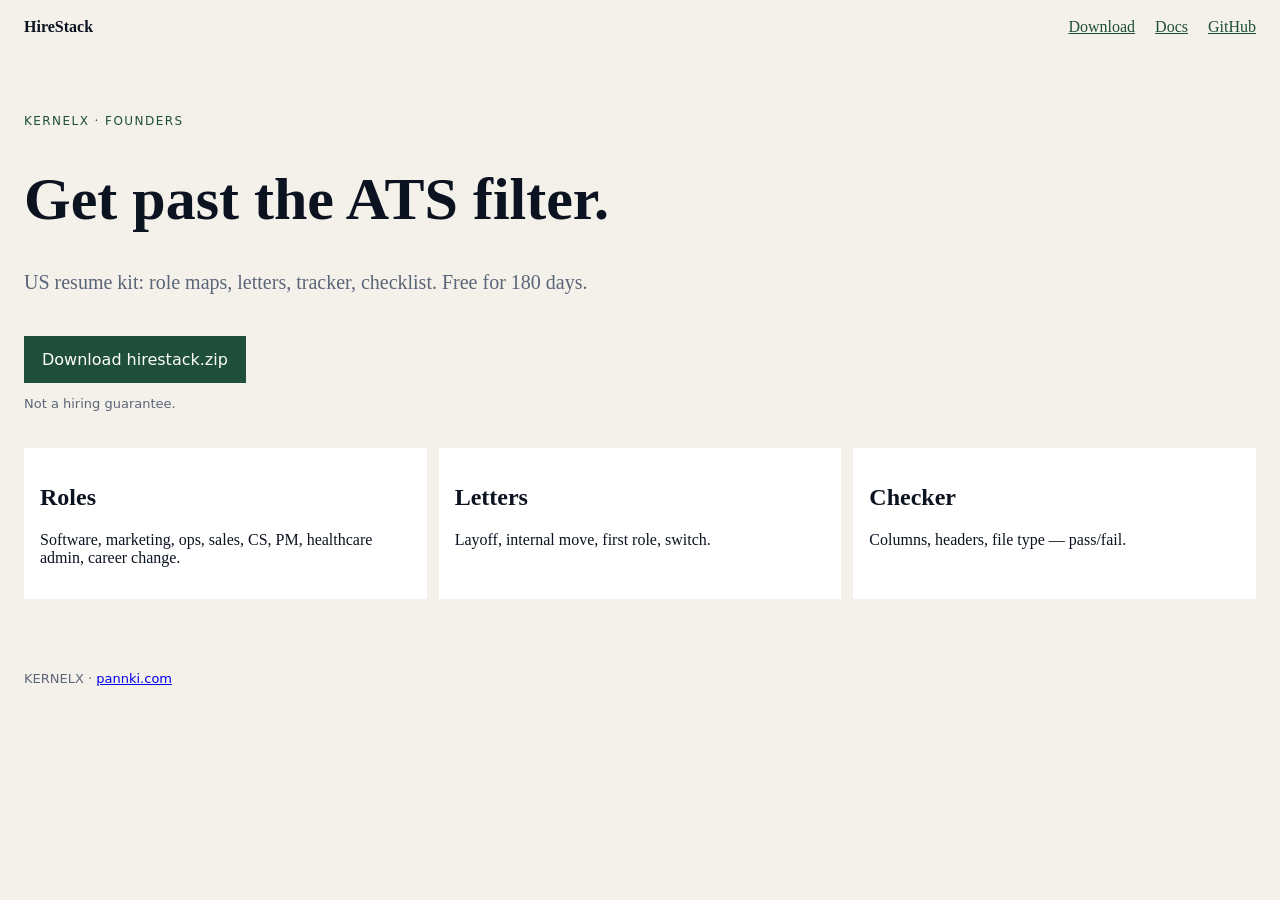
==== index.html @ d2483813 "feat: standalone product site at repo root for GitHub Pages" ====
<!DOCTYPE html>
<html lang="en">
<head>
<meta charset="UTF-8"/>
<meta name="viewport" content="width=device-width, initial-scale=1"/>
<title>HireStack — KERNELX</title>
<link rel="stylesheet" href="site.css"/>
</head>
<body class="hs">
<header class="nav">
  <a class="brand" href="index.html">HireStack</a>
  <nav>
    <a href="download.html">Download</a>
    <a href="docs.html">Docs</a>
    <a href="https://github.com/rairaisaqlain-rgb/hirestack">GitHub</a>
  </nav>
</header>
<main class="hero">
  <p class="kicker">KERNELX · Founders</p>
  <h1>Get past the ATS filter.</h1>
  <p class="lede">US resume kit: role maps, letters, tracker, checklist. Free for 180 days.</p>
  <a class="btn" href="https://pannki.com/hirestack.zip">Download hirestack.zip</a>
  <p class="fine">Not a hiring guarantee.</p>
</main>
<section class="grid">
  <article><h2>Roles</h2><p>Software, marketing, ops, sales, CS, PM, healthcare admin, career change.</p></article>
  <article><h2>Letters</h2><p>Layoff, internal move, first role, switch.</p></article>
  <article><h2>Checker</h2><p>Columns, headers, file type — pass/fail.</p></article>
</section>
<footer>KERNELX · <a href="https://pannki.com">pannki.com</a></footer>
</body></html>
---- site.css ----
html,body{margin:0;background:#f4f1ea;color:#0b1220;font-family:Georgia,serif}
.nav{display:flex;justify-content:space-between;align-items:center;padding:18px 24px}
.brand{font-weight:700;text-decoration:none;color:inherit}
nav a{margin-left:16px;color:#1f4f3a}
.hero{padding:48px 24px 24px;max-width:820px}
h1{font-size:clamp(36px,6vw,60px);line-height:1.05}
.lede{font-size:20px;color:#5b6578}
.btn{display:inline-block;margin-top:22px;background:#1f4f3a;color:#fff;text-decoration:none;padding:14px 18px;font-family:system-ui}
.fine{color:#5b6578;font-family:system-ui;font-size:13px}
.grid{display:grid;gap:12px;grid-template-columns:repeat(auto-fit,minmax(200px,1fr));padding:0 24px 48px}
article{background:#fff;padding:16px}
footer{padding:24px;font-family:system-ui;font-size:13px;color:#5b6578}
.kicker{letter-spacing:.12em;text-transform:uppercase;font-size:12px;font-family:system-ui;color:#1f4f3a}
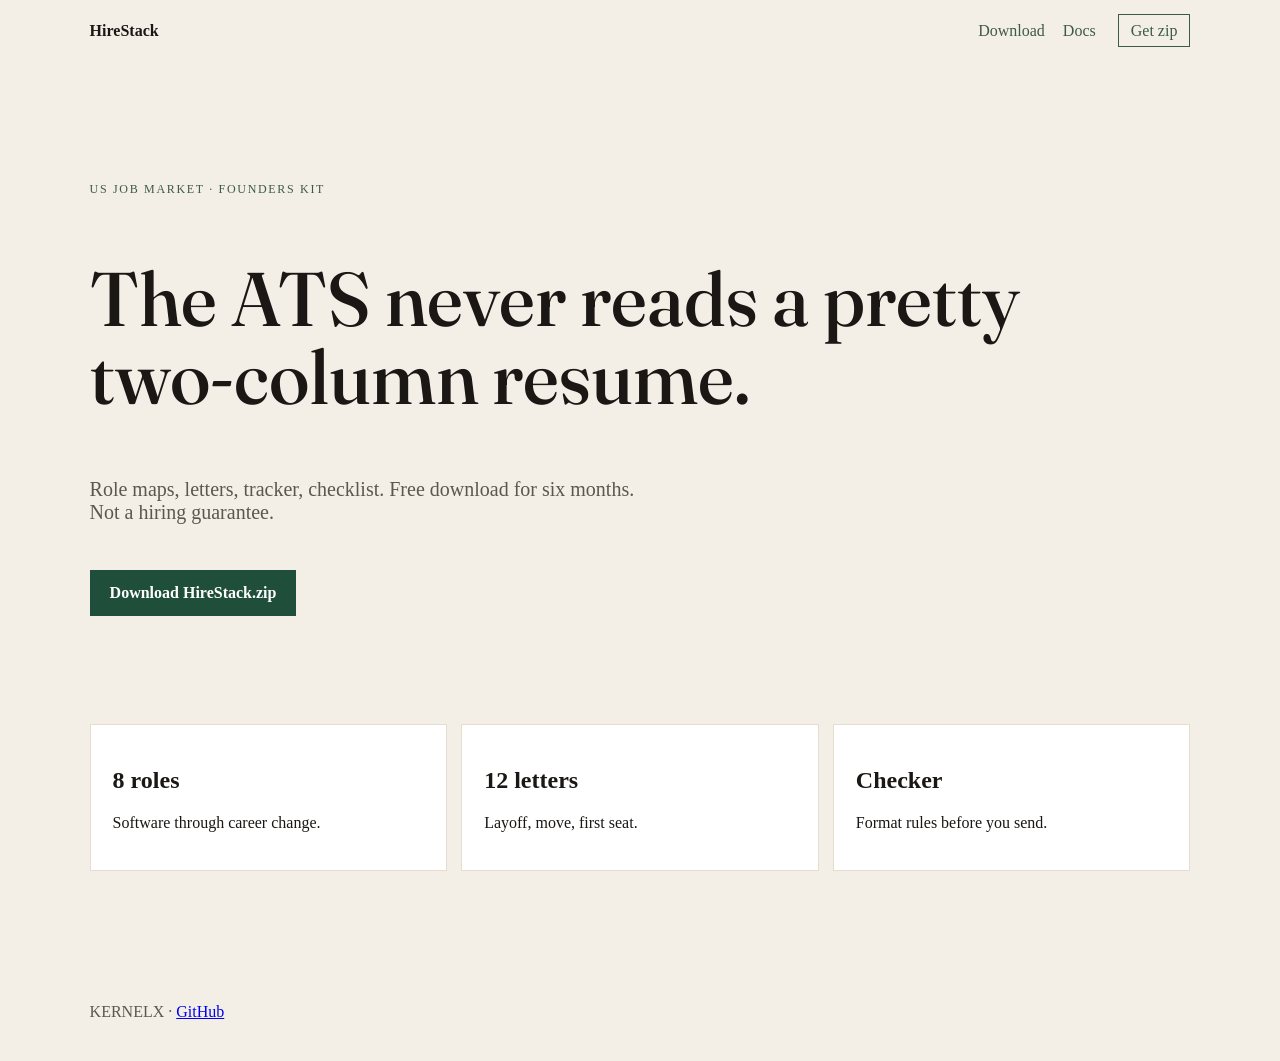
==== commit 7629068f: "design: full landing page for GitHub Pages" ====
--- a/index.html
+++ b/index.html
@@ -3,29 +3,24 @@
 <head>
 <meta charset="UTF-8"/>
 <meta name="viewport" content="width=device-width, initial-scale=1"/>
-<title>HireStack — KERNELX</title>
+<title>HireStack — ATS kit</title>
+<link href="https://fonts.googleapis.com/css2?family=Fraunces:opsz,wght@9..144,500;9..144,700&family=Source+Sans+3:wght@400;600&display=swap" rel="stylesheet"/>
 <link rel="stylesheet" href="site.css"/>
 </head>
-<body class="hs">
-<header class="nav">
-  <a class="brand" href="index.html">HireStack</a>
-  <nav>
-    <a href="download.html">Download</a>
-    <a href="docs.html">Docs</a>
-    <a href="https://github.com/rairaisaqlain-rgb/hirestack">GitHub</a>
-  </nav>
-</header>
-<main class="hero">
-  <p class="kicker">KERNELX · Founders</p>
-  <h1>Get past the ATS filter.</h1>
-  <p class="lede">US resume kit: role maps, letters, tracker, checklist. Free for 180 days.</p>
-  <a class="btn" href="https://pannki.com/hirestack.zip">Download hirestack.zip</a>
-  <p class="fine">Not a hiring guarantee.</p>
-</main>
-<section class="grid">
-  <article><h2>Roles</h2><p>Software, marketing, ops, sales, CS, PM, healthcare admin, career change.</p></article>
-  <article><h2>Letters</h2><p>Layoff, internal move, first role, switch.</p></article>
-  <article><h2>Checker</h2><p>Columns, headers, file type — pass/fail.</p></article>
+<body>
+<header class="nav"><strong>HireStack</strong>
+<nav><a href="download.html">Download</a><a href="docs.html">Docs</a>
+<a class="pill" href="https://pannki.com/hirestack.zip">Get zip</a></nav></header>
+<section class="hero">
+<p class="kicker">US job market · Founders kit</p>
+<h1>The ATS never reads a pretty two-column resume.</h1>
+<p class="lede">Role maps, letters, tracker, checklist. Free download for six months. Not a hiring guarantee.</p>
+<a class="btn" href="https://pannki.com/hirestack.zip">Download HireStack.zip</a>
 </section>
-<footer>KERNELX · <a href="https://pannki.com">pannki.com</a></footer>
+<section class="features">
+<div class="card"><h2>8 roles</h2><p>Software through career change.</p></div>
+<div class="card"><h2>12 letters</h2><p>Layoff, move, first seat.</p></div>
+<div class="card"><h2>Checker</h2><p>Format rules before you send.</p></div>
+</section>
+<footer>KERNELX · <a href="https://github.com/rairaisaqlain-rgb/hirestack">GitHub</a></footer>
 </body></html>
--- a/site.css
+++ b/site.css
@@ -1,13 +1,12 @@
-html,body{margin:0;background:#f4f1ea;color:#0b1220;font-family:Georgia,serif}
-.nav{display:flex;justify-content:space-between;align-items:center;padding:18px 24px}
-.brand{font-weight:700;text-decoration:none;color:inherit}
-nav a{margin-left:16px;color:#1f4f3a}
-.hero{padding:48px 24px 24px;max-width:820px}
-h1{font-size:clamp(36px,6vw,60px);line-height:1.05}
-.lede{font-size:20px;color:#5b6578}
-.btn{display:inline-block;margin-top:22px;background:#1f4f3a;color:#fff;text-decoration:none;padding:14px 18px;font-family:system-ui}
-.fine{color:#5b6578;font-family:system-ui;font-size:13px}
-.grid{display:grid;gap:12px;grid-template-columns:repeat(auto-fit,minmax(200px,1fr));padding:0 24px 48px}
-article{background:#fff;padding:16px}
-footer{padding:24px;font-family:system-ui;font-size:13px;color:#5b6578}
-.kicker{letter-spacing:.12em;text-transform:uppercase;font-size:12px;font-family:system-ui;color:#1f4f3a}
+html,body{margin:0;background:#f3efe6;color:#1a1714;font-family:Source Sans 3,system-ui,sans-serif}
+.nav{display:flex;justify-content:space-between;padding:22px 7vw;position:sticky;top:0;background:#f3efe6cc;backdrop-filter:blur(10px)}
+nav a{margin-left:18px;color:#3d5a45;text-decoration:none}
+.pill{border:1px solid #3d5a45;padding:7px 12px}
+.hero{padding:12vh 7vw;max-width:980px}
+h1{font-family:Fraunces,Georgia,serif;font-size:clamp(40px,6.4vw,76px);line-height:1.02;font-weight:500}
+.lede{font-size:20px;color:#5c574e;max-width:560px}
+.kicker{letter-spacing:.14em;text-transform:uppercase;font-size:12px;color:#3d5a45}
+.btn{display:inline-block;margin-top:26px;background:#1f4f3a;color:#fff;text-decoration:none;padding:14px 20px;font-weight:600}
+.features{display:grid;grid-template-columns:repeat(auto-fit,minmax(200px,1fr));gap:14px;padding:0 7vw 12vh}
+.card{background:#fff;padding:22px;border:1px solid #e4ddd0}
+footer{padding:24px 7vw 40px;color:#5c574e}
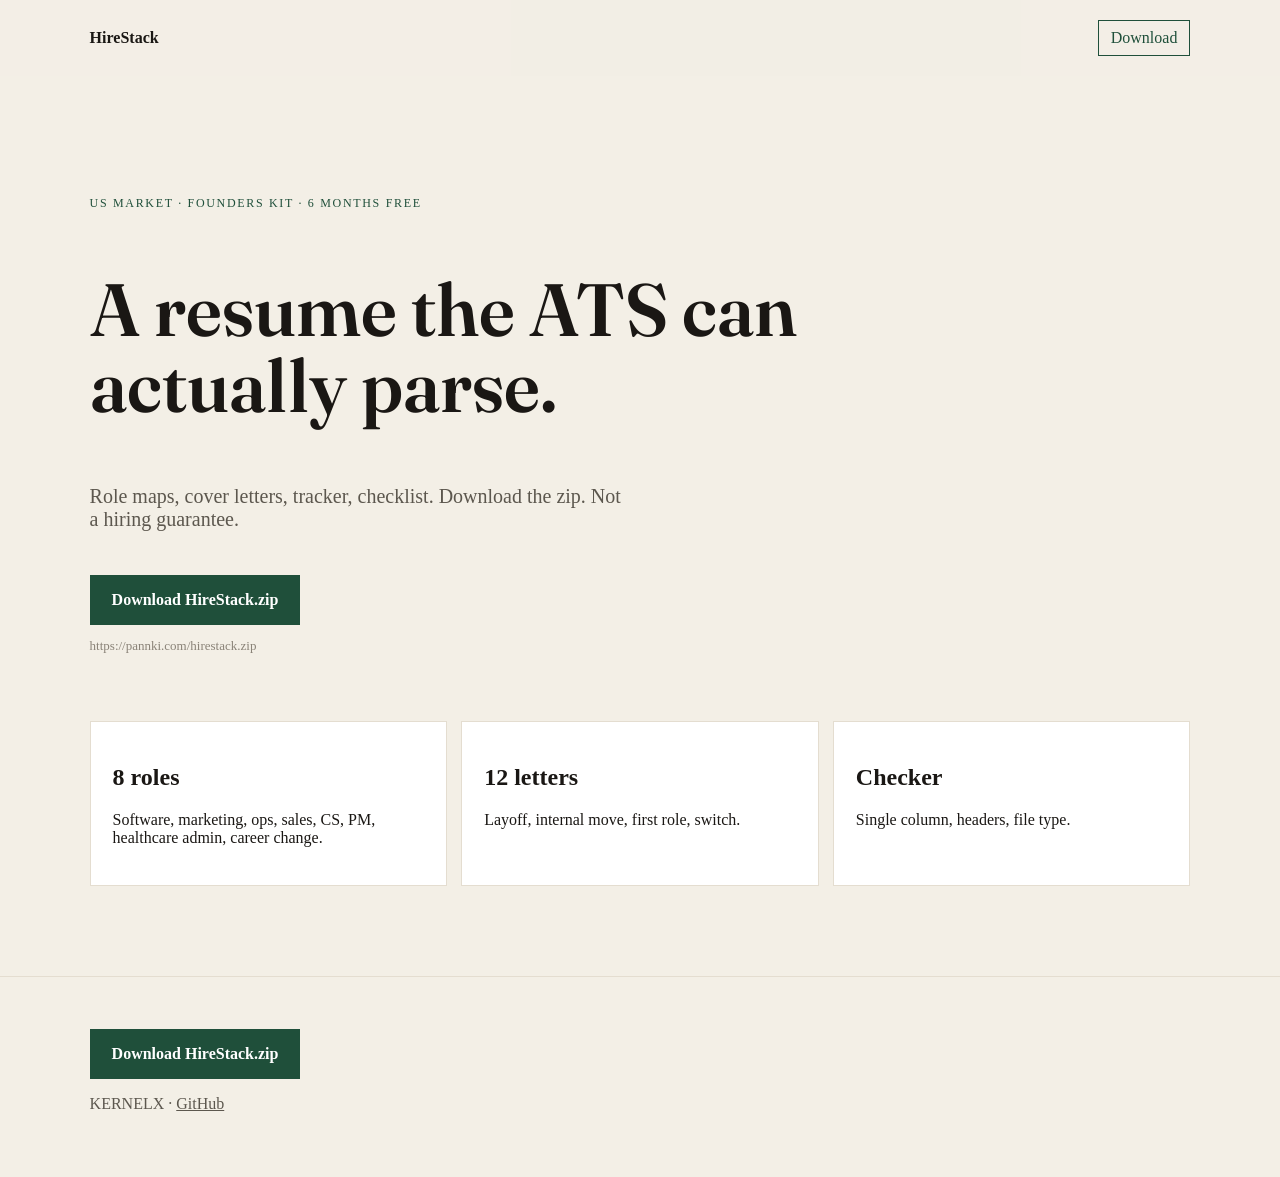
==== commit 77d31eb0: "design: complete product landing with primary download CTA" ====
--- a/index.html
+++ b/index.html
@@ -3,24 +3,29 @@
 <head>
 <meta charset="UTF-8"/>
 <meta name="viewport" content="width=device-width, initial-scale=1"/>
-<title>HireStack — ATS kit</title>
-<link href="https://fonts.googleapis.com/css2?family=Fraunces:opsz,wght@9..144,500;9..144,700&family=Source+Sans+3:wght@400;600&display=swap" rel="stylesheet"/>
+<title>HireStack — ATS resume kit</title>
+<link href="https://fonts.googleapis.com/css2?family=Fraunces:opsz,wght@9..144,600&family=Source+Sans+3:wght@400;600;700&display=swap" rel="stylesheet"/>
 <link rel="stylesheet" href="site.css"/>
 </head>
 <body>
-<header class="nav"><strong>HireStack</strong>
-<nav><a href="download.html">Download</a><a href="docs.html">Docs</a>
-<a class="pill" href="https://pannki.com/hirestack.zip">Get zip</a></nav></header>
+<header class="nav">
+  <a class="logo" href="index.html">HireStack</a>
+  <a class="nav-cta" href="https://pannki.com/hirestack.zip">Download</a>
+</header>
 <section class="hero">
-<p class="kicker">US job market · Founders kit</p>
-<h1>The ATS never reads a pretty two-column resume.</h1>
-<p class="lede">Role maps, letters, tracker, checklist. Free download for six months. Not a hiring guarantee.</p>
-<a class="btn" href="https://pannki.com/hirestack.zip">Download HireStack.zip</a>
+  <p class="eyebrow">US market · founders kit · 6 months free</p>
+  <h1>A resume the ATS can actually parse.</h1>
+  <p class="lede">Role maps, cover letters, tracker, checklist. Download the zip. Not a hiring guarantee.</p>
+  <a class="btn-primary" href="https://pannki.com/hirestack.zip">Download HireStack.zip</a>
+  <p class="hint">https://pannki.com/hirestack.zip</p>
 </section>
 <section class="features">
-<div class="card"><h2>8 roles</h2><p>Software through career change.</p></div>
-<div class="card"><h2>12 letters</h2><p>Layoff, move, first seat.</p></div>
-<div class="card"><h2>Checker</h2><p>Format rules before you send.</p></div>
+  <div class="card"><h2>8 roles</h2><p>Software, marketing, ops, sales, CS, PM, healthcare admin, career change.</p></div>
+  <div class="card"><h2>12 letters</h2><p>Layoff, internal move, first role, switch.</p></div>
+  <div class="card"><h2>Checker</h2><p>Single column, headers, file type.</p></div>
 </section>
-<footer>KERNELX · <a href="https://github.com/rairaisaqlain-rgb/hirestack">GitHub</a></footer>
+<footer>
+  <a class="btn-primary" href="https://pannki.com/hirestack.zip">Download HireStack.zip</a>
+  <p>KERNELX · <a href="https://github.com/rairaisaqlain-rgb/hirestack">GitHub</a></p>
+</footer>
 </body></html>
--- a/site.css
+++ b/site.css
@@ -1,12 +1,14 @@
 html,body{margin:0;background:#f3efe6;color:#1a1714;font-family:Source Sans 3,system-ui,sans-serif}
-.nav{display:flex;justify-content:space-between;padding:22px 7vw;position:sticky;top:0;background:#f3efe6cc;backdrop-filter:blur(10px)}
-nav a{margin-left:18px;color:#3d5a45;text-decoration:none}
-.pill{border:1px solid #3d5a45;padding:7px 12px}
-.hero{padding:12vh 7vw;max-width:980px}
-h1{font-family:Fraunces,Georgia,serif;font-size:clamp(40px,6.4vw,76px);line-height:1.02;font-weight:500}
-.lede{font-size:20px;color:#5c574e;max-width:560px}
-.kicker{letter-spacing:.14em;text-transform:uppercase;font-size:12px;color:#3d5a45}
-.btn{display:inline-block;margin-top:26px;background:#1f4f3a;color:#fff;text-decoration:none;padding:14px 20px;font-weight:600}
-.features{display:grid;grid-template-columns:repeat(auto-fit,minmax(200px,1fr));gap:14px;padding:0 7vw 12vh}
+.nav{display:flex;justify-content:space-between;align-items:center;padding:20px 7vw;position:sticky;top:0;background:#f3efe6f0}
+.logo{color:inherit;text-decoration:none;font-weight:700}
+.nav-cta{border:1px solid #1f4f3a;padding:8px 12px;text-decoration:none;color:#1f4f3a}
+.hero{padding:12vh 7vw 6vh;max-width:900px}
+.eyebrow{letter-spacing:.14em;text-transform:uppercase;font-size:12px;color:#1f4f3a}
+h1{font-family:Fraunces,Georgia,serif;font-size:clamp(40px,6.5vw,74px);line-height:1.02;font-weight:600}
+.lede{font-size:20px;color:#5c574e;max-width:540px}
+.btn-primary{display:inline-block;margin-top:24px;background:#1f4f3a;color:#fff;text-decoration:none;padding:16px 22px;font-weight:700}
+.hint{color:#8a8378;font-size:13px}
+.features{display:grid;grid-template-columns:repeat(auto-fit,minmax(200px,1fr));gap:14px;padding:0 7vw 10vh}
 .card{background:#fff;padding:22px;border:1px solid #e4ddd0}
-footer{padding:24px 7vw 40px;color:#5c574e}
+footer{padding:28px 7vw 48px;border-top:1px solid #e4ddd0;color:#5c574e}
+footer a{color:#5c574e}
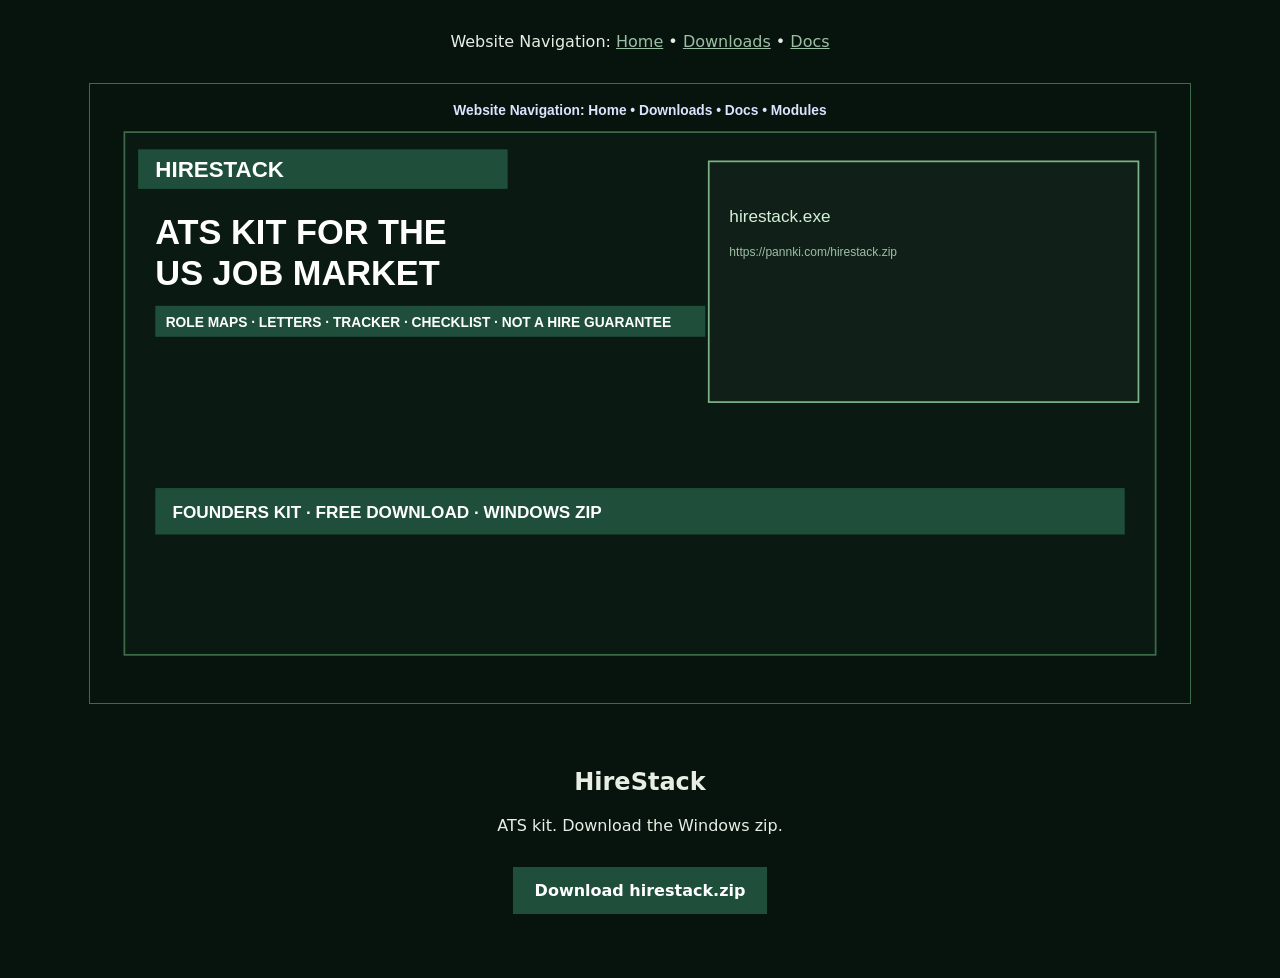
==== commit fdd3a9c2: "docs: same pack as fileforge — nav, banner, download table" ====
--- a/index.html
+++ b/index.html
@@ -1,31 +1,8 @@
-<!DOCTYPE html>
-<html lang="en">
-<head>
-<meta charset="UTF-8"/>
-<meta name="viewport" content="width=device-width, initial-scale=1"/>
-<title>HireStack — ATS resume kit</title>
-<link href="https://fonts.googleapis.com/css2?family=Fraunces:opsz,wght@9..144,600&family=Source+Sans+3:wght@400;600;700&display=swap" rel="stylesheet"/>
-<link rel="stylesheet" href="site.css"/>
-</head>
-<body>
-<header class="nav">
-  <a class="logo" href="index.html">HireStack</a>
-  <a class="nav-cta" href="https://pannki.com/hirestack.zip">Download</a>
-</header>
+<!DOCTYPE html><html lang="en"><head><meta charset="UTF-8"/><meta name="viewport" content="width=device-width,initial-scale=1"/><title>HireStack</title><link rel="stylesheet" href="site.css"/></head><body>
+<p class="navline">Website Navigation: <a href="index.html">Home</a> • <a href="download.html">Downloads</a> • <a href="docs.html">Docs</a></p>
+<p><img class="banner" src="resources/banner.svg" alt="HireStack"/></p>
 <section class="hero">
-  <p class="eyebrow">US market · founders kit · 6 months free</p>
-  <h1>A resume the ATS can actually parse.</h1>
-  <p class="lede">Role maps, cover letters, tracker, checklist. Download the zip. Not a hiring guarantee.</p>
-  <a class="btn-primary" href="https://pannki.com/hirestack.zip">Download HireStack.zip</a>
-  <p class="hint">https://pannki.com/hirestack.zip</p>
-</section>
-<section class="features">
-  <div class="card"><h2>8 roles</h2><p>Software, marketing, ops, sales, CS, PM, healthcare admin, career change.</p></div>
-  <div class="card"><h2>12 letters</h2><p>Layoff, internal move, first role, switch.</p></div>
-  <div class="card"><h2>Checker</h2><p>Single column, headers, file type.</p></div>
-</section>
-<footer>
-  <a class="btn-primary" href="https://pannki.com/hirestack.zip">Download HireStack.zip</a>
-  <p>KERNELX · <a href="https://github.com/rairaisaqlain-rgb/hirestack">GitHub</a></p>
-</footer>
-</body></html>+<h1>HireStack</h1>
+<p class="lede">ATS kit. Download the Windows zip.</p>
+<a class="btn-primary" href="https://pannki.com/hirestack.zip">Download hirestack.zip</a>
+</section></body></html>
--- a/site.css
+++ b/site.css
@@ -1,14 +1,4 @@
-html,body{margin:0;background:#f3efe6;color:#1a1714;font-family:Source Sans 3,system-ui,sans-serif}
-.nav{display:flex;justify-content:space-between;align-items:center;padding:20px 7vw;position:sticky;top:0;background:#f3efe6f0}
-.logo{color:inherit;text-decoration:none;font-weight:700}
-.nav-cta{border:1px solid #1f4f3a;padding:8px 12px;text-decoration:none;color:#1f4f3a}
-.hero{padding:12vh 7vw 6vh;max-width:900px}
-.eyebrow{letter-spacing:.14em;text-transform:uppercase;font-size:12px;color:#1f4f3a}
-h1{font-family:Fraunces,Georgia,serif;font-size:clamp(40px,6.5vw,74px);line-height:1.02;font-weight:600}
-.lede{font-size:20px;color:#5c574e;max-width:540px}
-.btn-primary{display:inline-block;margin-top:24px;background:#1f4f3a;color:#fff;text-decoration:none;padding:16px 22px;font-weight:700}
-.hint{color:#8a8378;font-size:13px}
-.features{display:grid;grid-template-columns:repeat(auto-fit,minmax(200px,1fr));gap:14px;padding:0 7vw 10vh}
-.card{background:#fff;padding:22px;border:1px solid #e4ddd0}
-footer{padding:28px 7vw 48px;border-top:1px solid #e4ddd0;color:#5c574e}
-footer a{color:#5c574e}
+body{margin:0;background:#07140e;color:#e8eee4;font-family:system-ui,sans-serif;text-align:center}
+.navline{padding:16px}.banner{width:min(1100px,94vw);border:1px solid #3d6b4a}
+.hero{padding:24px 16px 64px}.btn-primary{display:inline-block;margin-top:16px;background:#1f4f3a;color:#fff;text-decoration:none;padding:14px 22px;font-weight:700}
+a{color:#9cbfa4}
